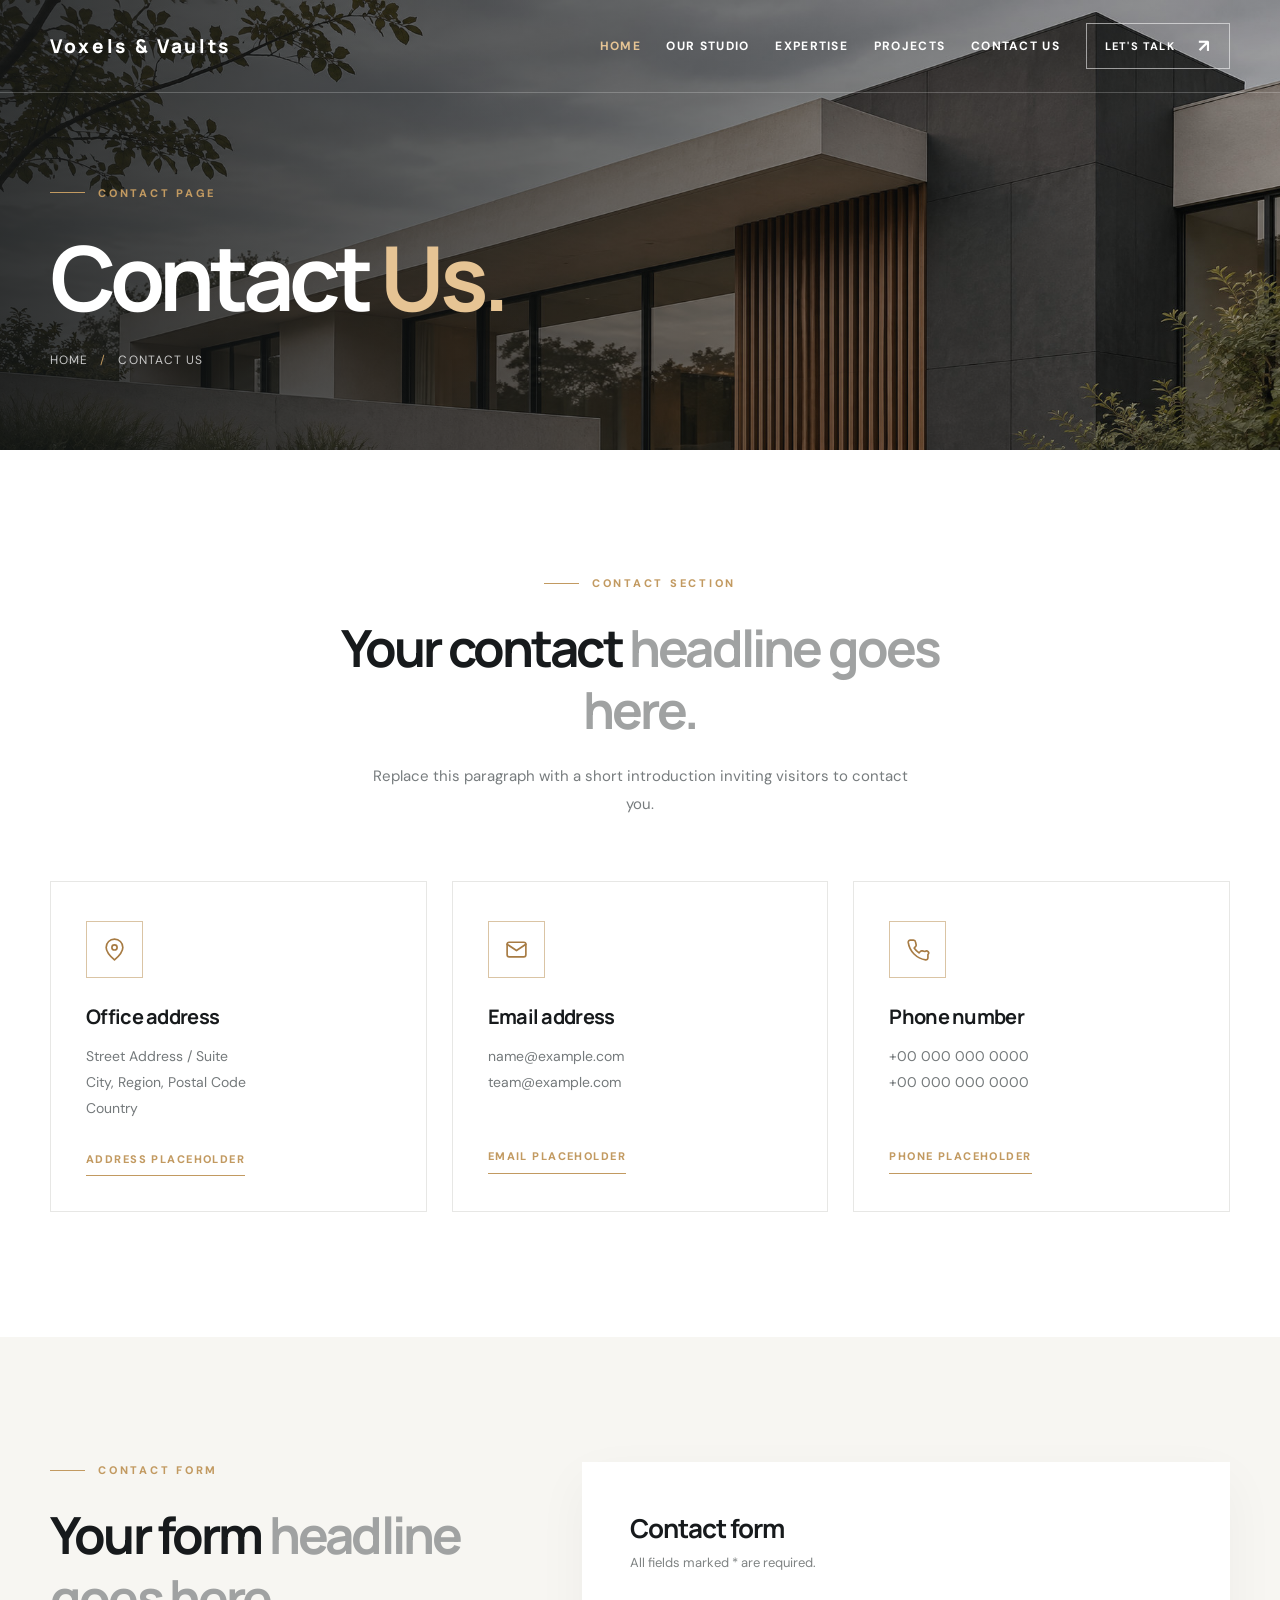
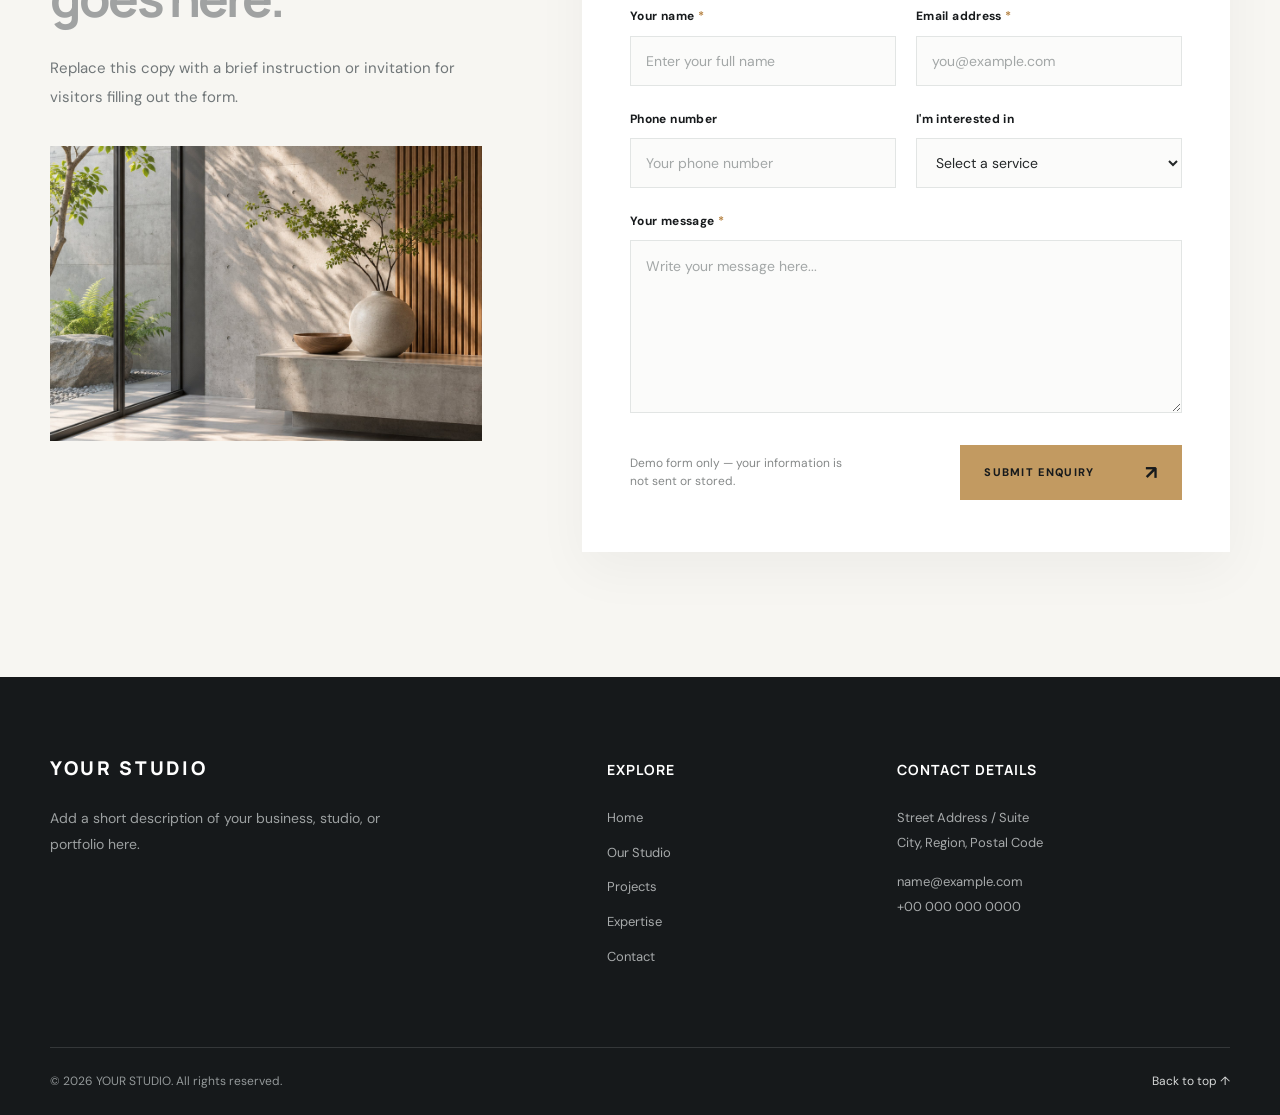
==== contact.html @ 80531d49 "add images" ====
<!DOCTYPE html>
<html lang="en">
<head>
  <meta charset="UTF-8">
  <meta name="viewport" content="width=device-width, initial-scale=1.0">
  <meta name="theme-color" content="#171a1c">
  <meta name="description" content="Contact page template with placeholder contact details and a non-submitting demo form.">
  <title>Contact | Your Studio</title>
  <link rel="preconnect" href="https://fonts.googleapis.com">
  <link rel="preconnect" href="https://fonts.gstatic.com" crossorigin>
  <link href="https://fonts.googleapis.com/css2?family=DM+Sans:wght@400;500;600;700&family=Manrope:wght@400;500;600;700;800&display=swap" rel="stylesheet">
  <link rel="stylesheet" href="css/style.css">
  <script defer src="js/main.js"></script>
</head>
<body class="page-contact">
  <a class="skip-link" href="#main">Skip to content</a>
  <header class="site-header" id="siteHeader">
    <div class="container header-inner">
      <a class="brand" href="index.html" aria-label="Your Studio home"><span class="brand-name">Voxels & Vaults</span></a>
      <button class="menu-toggle" type="button" aria-controls="primaryNav" aria-expanded="false" aria-label="Open menu">
        <span></span><span></span><span></span>
      </button>
      <nav class="primary-nav" id="primaryNav" aria-label="Main navigation">
        <a href="index.html" aria-current="page">Home</a>
        <!-- Future pages can be added here. Do not leave broken / dead links. -->
        <a href="#studio">Our Studio</a>
        <a href="#expertise">Expertise</a>
        <a href="#projects">Projects</a>
        <a href="contact.html">Contact Us</a>
        <a class="nav-cta" href="contact.html">Let's Talk <span aria-hidden="true">↗</span></a>
      </nav>
    </div>
  </header>

  <main id="main">
    <section class="page-banner">
      <div class="page-banner-image image-surface" data-image="assets/images/contact-hero.jpg"><span class="image-placeholder">assets/images/contact-hero.jpg</span></div>
      <div class="page-banner-scrim" aria-hidden="true"></div>
      <div class="container page-banner-content">
        <p class="eyebrow"><span class="eyebrow-line"></span> CONTACT PAGE</p>
        <h1>Contact <em>Us.</em></h1>
        <div class="breadcrumbs"><a href="index.html">Home</a><span aria-hidden="true">/</span><span>Contact Us</span></div>
      </div>
    </section>

    <section class="contact-section section-pad">
      <div class="container">
        <div class="contact-heading reveal">
          <p class="eyebrow"><span class="eyebrow-line"></span> CONTACT SECTION</p>
          <h2 class="section-title">Your contact <span>headline goes here.</span></h2>
          <p>Replace this paragraph with a short introduction inviting visitors to contact you.</p>
        </div>
        <div class="contact-cards">
          <article class="contact-card reveal">
            <span class="contact-icon" aria-hidden="true"><svg viewBox="0 0 24 24" fill="none" stroke="currentColor" stroke-width="1.6" stroke-linecap="round" stroke-linejoin="round"><path d="M20 10c0 5-8 12-8 12S4 15 4 10a8 8 0 1 1 16 0Z"/><circle cx="12" cy="10" r="2.5"/></svg></span>
            <h3>Office address</h3>
            <p>Street Address / Suite<br>City, Region, Postal Code<br>Country</p>
            <span class="contact-card-hint">ADDRESS PLACEHOLDER</span>
          </article>
          <article class="contact-card reveal">
            <span class="contact-icon" aria-hidden="true"><svg viewBox="0 0 24 24" fill="none" stroke="currentColor" stroke-width="1.6" stroke-linecap="round" stroke-linejoin="round"><rect x="3" y="5" width="18" height="14" rx="2"/><path d="m3 7 9 6 9-6"/></svg></span>
            <h3>Email address</h3>
            <p>name@example.com<br>team@example.com</p>
            <span class="contact-card-hint">EMAIL PLACEHOLDER</span>
          </article>
          <article class="contact-card reveal">
            <span class="contact-icon" aria-hidden="true"><svg viewBox="0 0 24 24" fill="none" stroke="currentColor" stroke-width="1.6" stroke-linecap="round" stroke-linejoin="round"><path d="M22 16.92v3a2 2 0 0 1-2.18 2A19.8 19.8 0 0 1 3.09 5.18 2 2 0 0 1 5.08 3h3a2 2 0 0 1 2 1.72l.57 2.67a2 2 0 0 1-.58 1.9L8.8 10.57a16 16 0 0 0 4.63 4.63l1.27-1.27a2 2 0 0 1 1.9-.58l2.68.57A2 2 0 0 1 22 16.92Z"/></svg></span>
            <h3>Phone number</h3>
            <p>+00 000 000 0000<br>+00 000 000 0000</p>
            <span class="contact-card-hint">PHONE PLACEHOLDER</span>
          </article>
        </div>
      </div>
    </section>

    <section class="enquiry-section section-pad" id="contactForm">
      <div class="container enquiry-grid">
        <div class="enquiry-aside reveal">
          <p class="eyebrow"><span class="eyebrow-line"></span> CONTACT FORM</p>
          <h2 class="section-title">Your form <span>headline goes here.</span></h2>
          <p>Replace this copy with a brief instruction or invitation for visitors filling out the form.</p>
          <div class="enquiry-image image-surface" data-image="assets/images/contact-detail.jpg"><span class="image-placeholder">assets/images/contact-detail.jpg</span></div>
        </div>
        <div class="form-panel reveal">
          <div class="form-panel-heading"><h3>Contact form</h3><p>All fields marked * are required.</p></div>
          <!-- Demo only: JS intercepts submission, does not save, send, or post data. -->
          <form id="enquiryForm" action="#" method="post">
            <div class="form-row">
              <div class="field"><label for="fullName">Your name <span>*</span></label><input type="text" id="fullName" name="name" placeholder="Enter your full name" autocomplete="name" maxlength="100" required></div>
              <div class="field"><label for="email">Email address <span>*</span></label><input type="email" id="email" name="email" placeholder="you@example.com" autocomplete="email" maxlength="254" required></div>
            </div>
            <div class="form-row">
              <div class="field"><label for="phone">Phone number</label><input type="tel" id="phone" name="phone" placeholder="Your phone number" autocomplete="tel" maxlength="30"></div>
              <div class="field"><label for="interest">I'm interested in</label><select id="interest" name="interest"><option value="">Select a service</option><option>Service 01</option><option>Service 02</option><option>Service 03</option><option>Other</option></select></div>
            </div>
            <div class="field"><label for="message">Your message <span>*</span></label><textarea id="message" name="message" rows="6" maxlength="3000" placeholder="Write your message here..." required></textarea></div>
            <div class="form-footer"><p class="form-note">Demo form only — your information is not sent or stored.</p><button class="button button-accent" type="submit">Submit Enquiry <span aria-hidden="true">↗</span></button></div>
            <p class="form-status" id="formStatus" role="status" aria-live="polite" hidden></p>
          </form>
        </div>
      </div>
    </section>
  </main>

  <footer class="site-footer">
    <div class="container">
      <div class="footer-main">
        <div class="footer-about">
          <a class="brand brand-footer" href="index.html" aria-label="Your Studio home"><span class="brand-name">YOUR STUDIO</span></a>
          <p>Add a short description of your business, studio, or portfolio here.</p>
        </div>
        <div class="footer-column"><h3>Explore</h3><a href="index.html">Home</a><a href="index.html#studio">Our Studio</a><a href="index.html#projects">Projects</a><a href="index.html#expertise">Expertise</a><a href="contact.html">Contact</a></div>
        <div class="footer-column footer-contact"><h3>Contact details</h3><p>Street Address / Suite<br>City, Region, Postal Code</p><p>name@example.com<br>+00 000 000 0000</p></div>
      </div>
      <div class="footer-bottom"><span>© <span data-year>2026</span> YOUR STUDIO. All rights reserved.</span><a href="#main">Back to top ↑</a></div>
    </div>
  </footer>
</body>
</html>
---- css/style.css ----
/* ==========================================
   GENERIC STUDIO WEBSITE / EDITABLE PLACEHOLDERS
   All imagery is loaded from /assets/images/
   Edit the data-image values in the HTML.
   ========================================== */
:root{--ink:#171a1c;--dark:#16191b;--dark-2:#212527;--soft:#f7f6f2;--white:#fff;--muted:#73787b;--line:#e7e7e4;--accent:#c29a61;--accent-light:#e6c494;--font-heading:'Manrope',Arial,sans-serif;--font-body:'DM Sans',Arial,sans-serif;--max:1320px;--header-h:92px}
*,*::before,*::after{box-sizing:border-box}
html{scroll-behavior:smooth;scroll-padding-top:90px}
body{margin:0;background:var(--white);color:var(--ink);font-family:var(--font-body);font-size:15px;line-height:1.7;-webkit-font-smoothing:antialiased}
body.menu-open{overflow:hidden}
img,svg{display:block;max-width:100%}a{text-decoration:none;color:inherit}button,input,textarea,select{font:inherit}button{cursor:pointer}h1,h2,h3,p{margin-top:0}h1,h2,h3{font-family:var(--font-heading);line-height:1.15}::selection{background:var(--accent);color:var(--white)}
.container{width:min(calc(100% - 100px),var(--max));margin-inline:auto}
.skip-link{position:absolute;z-index:9999;left:1rem;top:-200px;background:#fff;padding:12px 20px;color:#111}.skip-link:focus{top:1rem}
.site-header{position:absolute;top:0;left:0;width:100%;z-index:100;color:#fff;border-bottom:1px solid rgba(255,255,255,.21);transition:background .28s,border-color .28s,box-shadow .28s}
.site-header.is-scrolled,.page-contact .site-header.is-scrolled{position:fixed;background:rgba(22,25,27,.97);border-color:rgba(255,255,255,.1);box-shadow:0 10px 25px rgba(0,0,0,.08);backdrop-filter:blur(18px)}
.header-inner{height:var(--header-h);display:flex;align-items:center;justify-content:space-between;gap:30px}
.brand{display:inline-flex;gap:12px;align-items:center;flex-shrink:0;color:#fff}
.brand-name{font-family:var(--font-heading);font-size:19px;font-weight:800;letter-spacing:.14em;line-height:1.2}
.primary-nav{height:100%;display:flex;align-items:center;gap:clamp(15px,2vw,33px)}.primary-nav>a:not(.nav-cta){font-size:12px;font-weight:700;text-transform:uppercase;letter-spacing:.11em;white-space:nowrap;transition:color .2s}.primary-nav>a:hover,.primary-nav>a[aria-current="page"]{color:var(--accent-light)}.nav-cta{display:inline-flex;align-items:center;gap:23px;padding:13px 18px;border:1px solid rgba(255,255,255,.55);font-size:11px;letter-spacing:.11em;font-weight:700;text-transform:uppercase;white-space:nowrap;transition:background .2s,color .2s,border-color .2s}.nav-cta:hover{background:var(--accent);border-color:var(--accent);color:var(--dark)}.nav-cta span{font-size:18px;line-height:1}
.menu-toggle{display:none;border:0;background:transparent;width:42px;height:42px;padding:10px;position:relative;z-index:102}.menu-toggle span{width:24px;height:2px;background:#fff;display:block;margin:5px 0;transition:transform .25s,opacity .25s}
.eyebrow{display:flex;align-items:center;gap:13px;color:var(--accent);font-size:11px;letter-spacing:.25em;font-weight:800;line-height:1.5;margin:0 0 24px}.eyebrow-line{display:inline-block;width:35px;height:1px;background:currentColor;flex-shrink:0}.section-pad{padding-block:125px}.section-title{font-size:clamp(33px,4vw,58px);font-weight:700;letter-spacing:-.055em;line-height:1.23;margin:0}.section-title span{color:#a0a2a2}.text-link{display:inline-flex;align-items:center;gap:38px;margin-top:27px;padding-bottom:10px;border-bottom:1px solid var(--accent);font-size:12px;letter-spacing:.11em;text-transform:uppercase;font-weight:800;transition:gap .2s,color .2s}.text-link:hover{gap:50px;color:var(--accent)}.text-link span{font-size:18px}
.button{display:inline-flex;align-items:center;justify-content:space-between;gap:50px;padding:17px 24px;min-height:55px;border:0;border-radius:0;font-weight:800;font-size:11px;letter-spacing:.12em;text-transform:uppercase;transition:transform .2s,background .2s,color .2s}.button:hover{transform:translateY(-3px)}.button span{font-size:19px;line-height:1}.button-accent{background:var(--accent);color:#171a1c}.button-accent:hover{background:var(--accent-light)}
/* Image slots have a deliberate gradient placeholder; adding the file switches to the actual image. */
.image-surface{position:relative;background-color:#515857;background-image:linear-gradient(145deg,#333e42 0%,#7e8580 55%,#343d41 100%);background-size:cover;background-position:center;overflow:hidden}.image-surface::after{content:"";position:absolute;inset:0;pointer-events:none;background:linear-gradient(120deg,rgba(255,255,255,.035),transparent 50%)}.image-surface.has-image{background-color:#515857;background-repeat:no-repeat;background-position:center;background-size:cover}.image-placeholder{position:absolute;bottom:19px;left:22px;z-index:2;border:1px solid rgba(255,255,255,.3);color:rgba(255,255,255,.72);font-size:10px;font-weight:600;letter-spacing:.07em;padding:5px 9px;background:rgba(0,0,0,.22);backdrop-filter:blur(6px);pointer-events:none}.has-image .image-placeholder{display:none}
/* Hero */
.hero{height:min(930px,100svh);min-height:680px;background:#252c2f;position:relative;color:#fff;overflow:hidden}.hero-slider,.hero-slide,.hero-scrim{position:absolute;inset:0}.hero-slide{opacity:0;transform:scale(1.045);transition:opacity 1.2s ease,transform 7s ease;pointer-events:none}.hero-slide.is-active{opacity:1;transform:scale(1);pointer-events:auto}.hero-slide .image-placeholder{left:auto;right:30px;bottom:28px}.hero-scrim{background:linear-gradient(90deg,rgba(14,18,19,.79),rgba(14,18,19,.20) 75%),linear-gradient(0deg,rgba(13,16,17,.4),transparent 38%);pointer-events:none}.hero-content{position:relative;z-index:3;display:flex;flex-direction:column;align-items:flex-start;justify-content:center;height:100%;padding-top:83px;padding-bottom:30px}.hero-eyebrow{margin-bottom:29px}.hero h1{font-size:clamp(53px,7vw,110px);letter-spacing:-.065em;line-height:1.07;font-weight:700;margin:0 0 25px}.hero h1 em,.statement-content h2 em,.page-banner h1 em{font-style:normal;color:var(--accent-light)}.hero-description{max-width:500px;color:rgba(255,255,255,.83);font-size:17px;line-height:1.9;margin-bottom:38px}.hero-bottom{position:absolute;z-index:4;bottom:30px;left:50%;transform:translateX(-50%);display:flex;justify-content:space-between;align-items:center}.vertical-label{font-size:10px;letter-spacing:.25em;font-weight:800;color:rgba(255,255,255,.75)}.vertical-label span{display:inline-block;margin-left:15px;font-size:19px}.slider-controls{display:flex;align-items:center;gap:19px}.slider-arrow{width:43px;height:43px;background:rgba(255,255,255,.08);border:1px solid rgba(255,255,255,.3);border-radius:50%;color:#fff;display:grid;place-items:center;transition:background .2s}.slider-arrow:hover{background:var(--accent);color:#16191b}.slider-count{display:flex;gap:10px;align-items:center;letter-spacing:.1em;font-size:11px}.slider-count-line{display:block;width:37px;height:1px;background:rgba(255,255,255,.7)}
/* Intro */
.intro-grid{display:grid;grid-template-columns:1fr 2fr;gap:80px}.intro-label{display:flex;flex-direction:column;justify-content:space-between}.section-index{font-size:11px;letter-spacing:.17em;font-weight:700;color:#9b9b9b;margin:0}.intro-copy .section-title{max-width:850px}.intro-copy>p{max-width:680px;color:#676d70;line-height:1.95;font-size:16px;margin:25px 0 0}
/* Projects */
.showcase-section{background:var(--soft)}.section-heading{display:flex;justify-content:space-between;align-items:end;gap:60px;margin-bottom:52px}.section-heading .section-title{max-width:650px}.section-heading>p{max-width:280px;color:#797d7e;font-size:14px;line-height:1.85;margin-bottom:6px}.project-grid{display:grid;grid-template-columns:1fr 1fr;column-gap:30px;row-gap:50px}.project-card-wide{grid-column:1/-1}.project-image{height:410px;transition:filter .3s}.project-card-wide .project-image{height:570px}.project-image::before{content:"";position:absolute;inset:0;background:rgba(0,0,0,.05);transition:background .3s}.project-card:hover .project-image::before{background:rgba(0,0,0,.19)}.project-number{position:absolute;top:21px;left:24px;z-index:1;letter-spacing:.17em;font-size:11px;color:#fff;font-weight:700}.project-meta{padding-top:23px;display:flex;align-items:center;justify-content:space-between}.project-meta h3{font-size:21px;letter-spacing:-.04em;margin:0 0 7px}.project-meta p{color:#858989;margin:0;font-size:12px;letter-spacing:.12em;text-transform:uppercase}.project-arrow{width:39px;height:39px;border:1px solid #d2d4d2;display:grid;place-items:center;font-size:19px;transition:background .2s,color .2s}.project-card:hover .project-arrow{background:var(--ink);color:#fff}
/* Expertise */
.expertise-grid{display:grid;grid-template-columns:1fr 1fr;gap:100px;align-items:center}.expertise-lead{max-width:440px;color:#707577;line-height:1.9;margin-top:24px}.services-list{border-top:1px solid var(--line)}.service-row{display:grid;grid-template-columns:35px 1fr 20px;align-items:center;gap:15px;padding:28px 0;border-bottom:1px solid var(--line)}.service-num{color:var(--accent);font-size:11px;font-weight:700}.service-row h3{font-size:21px;letter-spacing:-.04em;margin:0}.service-row>span:last-child{font-size:22px;color:#a1a1a1}
/* CTA */
.statement-section{min-height:530px;position:relative;display:flex;align-items:center;background:#2b3537;color:#fff;overflow:hidden}.statement-image,.statement-overlay{position:absolute;inset:0}.statement-overlay{background:linear-gradient(90deg,rgba(12,16,18,.87),rgba(12,16,18,.35))}.statement-content{position:relative;z-index:2;padding-block:110px}.statement-content h2{font-size:clamp(45px,6.5vw,85px);letter-spacing:-.06em;line-height:1.12;margin:0 0 35px}.statement-content .image-placeholder{display:none}
/* Contact page */
.page-banner{position:relative;height:450px;background:#303b3d;color:#fff}.page-banner-image,.page-banner-scrim{position:absolute;inset:0}.page-banner-scrim{background:linear-gradient(90deg,rgba(15,18,19,.84),rgba(15,18,19,.29))}.page-banner-content{position:relative;z-index:2;height:100%;padding-top:105px;display:flex;align-items:flex-start;justify-content:center;flex-direction:column}.page-banner h1{font-size:clamp(57px,7vw,98px);letter-spacing:-.065em;margin:0 0 22px}.breadcrumbs{display:flex;gap:12px;align-items:center;color:rgba(255,255,255,.75);font-size:12px;letter-spacing:.09em;text-transform:uppercase}.breadcrumbs a:hover{color:var(--accent-light)}.breadcrumbs span:nth-child(2){color:var(--accent)}
.contact-heading{text-align:center;max-width:650px;margin:0 auto 62px}.contact-heading .eyebrow{justify-content:center}.contact-heading>p:last-child{margin:22px auto 0;color:#777c7e;line-height:1.85;max-width:560px}.contact-cards{display:grid;grid-template-columns:repeat(3,1fr);gap:25px}.contact-card{border:1px solid #e7e7e5;padding:39px 35px 35px;min-height:315px;transition:transform .25s,box-shadow .25s,border-color .25s}.contact-card:hover{transform:translateY(-5px);box-shadow:0 20px 55px rgba(10,20,20,.06);border-color:#d2c4b0}.contact-icon{display:grid;place-items:center;width:57px;height:57px;border:1px solid #dac4a4;color:#a77b43;margin-bottom:27px}.contact-icon svg{width:25px;height:25px}.contact-card h3{font-size:20px;letter-spacing:-.035em;margin:0 0 16px}.contact-card p{color:#74797b;font-size:14px;line-height:1.85;min-height:75px;margin:0 0 24px}.contact-card p a:hover{color:var(--accent)}.contact-card-hint{display:inline-block;color:var(--accent);font-size:11px;letter-spacing:.13em;text-transform:uppercase;font-weight:800;border-bottom:1px solid var(--accent);padding-bottom:7px}
.enquiry-section{background:var(--soft)}.enquiry-grid{display:grid;grid-template-columns:.8fr 1.2fr;gap:100px;align-items:start}.enquiry-aside>p:nth-of-type(2){font-size:15px;line-height:1.95;color:#717779;max-width:440px;margin:25px 0 34px}.enquiry-image{height:295px}.form-panel{background:#fff;padding:52px 48px;box-shadow:0 18px 50px rgba(28,34,34,.045)}.form-panel-heading{margin-bottom:32px}.form-panel-heading h3{font-size:26px;letter-spacing:-.04em;margin:0 0 8px}.form-panel-heading p{color:#7f8383;font-size:13px;margin:0}.form-row{display:grid;grid-template-columns:1fr 1fr;gap:20px}.field{margin-bottom:23px}.field label{display:block;margin-bottom:9px;font-size:12px;letter-spacing:.03em;font-weight:700}.field label span{color:#b78546}.field input,.field textarea,.field select{width:100%;outline:0;border:1px solid #e2e5e4;padding:14px 15px;background:#fbfbfa;color:#242728;border-radius:0;transition:border-color .2s,box-shadow .2s;font-size:14px}.field input,.field select{height:50px}.field textarea{resize:vertical;min-height:125px}.field input:focus,.field textarea:focus,.field select:focus{border-color:var(--accent);box-shadow:0 0 0 3px rgba(194,154,97,.11)}.field input::placeholder,.field textarea::placeholder{color:#a3a7a7}.form-footer{display:flex;justify-content:space-between;align-items:center;gap:20px;margin-top:5px}.form-note{font-size:12px;color:#868989;max-width:220px;margin:0;line-height:1.5}.form-status{padding:12px 15px;margin:25px 0 0;border:1px solid #d4c2aa;background:#faf5ed;color:#674e30;font-size:13px}
/* Footer */
.site-footer{background:var(--dark);color:#fff;padding:80px 0 0}.footer-main{display:grid;grid-template-columns:1.4fr .6fr 1fr;gap:90px;padding-bottom:78px}.brand-footer{margin-bottom:25px}.footer-about p{max-width:350px;color:#9ca0a1;font-size:14px;line-height:1.9}.footer-column{display:flex;align-items:flex-start;flex-direction:column;gap:10px}.footer-column h3{font-size:14px;margin:5px 0 18px;letter-spacing:.08em;text-transform:uppercase}.footer-column>a,.footer-column>p{color:#a7aaab;font-size:13px;line-height:1.9;margin:0}.footer-column>a:hover{color:var(--accent-light)}.footer-contact p{margin-bottom:5px}.footer-bottom{border-top:1px solid rgba(255,255,255,.13);padding:23px 0;display:flex;justify-content:space-between;gap:15px;color:#939899;font-size:12px}.footer-bottom a{color:#d5d7d7}.footer-bottom a:hover{color:var(--accent-light)}
/* Entering animations; content remains visible when JS is disabled. */
.js .reveal{opacity:0;transform:translateY(26px);transition:opacity .7s ease,transform .7s ease}.js .reveal.is-visible{opacity:1;transform:translateY(0)}
@media(max-width:1150px){:root{--header-h:78px}.container{width:min(calc(100% - 60px),var(--max))}.primary-nav{gap:16px}.primary-nav>a:not(.nav-cta){font-size:10px;letter-spacing:.08em}.nav-cta{padding:11px 13px;gap:12px}.header-inner{gap:15px}.brand-name{font-size:16px}.expertise-grid,.enquiry-grid{gap:55px}.footer-main{gap:55px}}
@media(max-width:900px){.menu-toggle{display:block}.primary-nav{position:fixed;inset:0 0 auto auto;top:0;width:min(380px,100vw);height:100dvh;background:#191d1f;display:flex;flex-direction:column;align-items:stretch;justify-content:flex-start;padding:115px 38px 40px;gap:0;box-shadow:-20px 0 50px rgba(0,0,0,.1);transform:translateX(110%);transition:transform .3s;overflow-y:auto;z-index:101}.primary-nav.is-open{transform:translateX(0)}.primary-nav>a:not(.nav-cta){padding:16px 0;font-size:14px;border-bottom:1px solid rgba(255,255,255,.1)}.nav-cta{margin-top:28px;justify-content:space-between;padding:17px}.menu-toggle[aria-expanded="true"] span:nth-child(1){transform:translateY(7px) rotate(45deg)}.menu-toggle[aria-expanded="true"] span:nth-child(2){opacity:0}.menu-toggle[aria-expanded="true"] span:nth-child(3){transform:translateY(-7px) rotate(-45deg)}.intro-grid{gap:45px;grid-template-columns:1fr 2fr}.section-pad{padding-block:90px}.expertise-grid,.enquiry-grid{grid-template-columns:1fr;gap:55px}.enquiry-image{height:250px}.contact-card{padding:30px 23px}.contact-cards{gap:15px}.footer-main{grid-template-columns:1fr 1fr;gap:40px}.footer-about{grid-column:1/-1}}
@media(max-width:640px){:root{--header-h:70px}.container{width:min(calc(100% - 38px),var(--max))}.brand-name{font-size:16px}.header-inner{gap:15px}.hero{min-height:680px;height:94svh;max-height:820px}.hero-content{padding-top:75px}.hero h1{font-size:clamp(47px,10.6vw,65px);line-height:1.11}.hero-description{font-size:14px;max-width:360px;line-height:1.85}.hero-bottom{bottom:22px}.vertical-label{font-size:9px}.vertical-label span{margin-left:3px}.slider-controls{gap:9px}.slider-arrow{width:35px;height:35px}.slider-count-line{width:22px}.hero-slide .image-placeholder{right:18px;bottom:85px}.eyebrow{font-size:10px;letter-spacing:.16em}.eyebrow-line{width:25px}.section-pad{padding-block:75px}.intro-grid{grid-template-columns:1fr;gap:28px}.intro-label{display:block}.section-index{display:none}.intro-copy>p{font-size:14px}.section-heading{flex-direction:column;align-items:flex-start;gap:16px;margin-bottom:32px}.section-heading>p{max-width:440px}.section-title{font-size:clamp(33px,8vw,46px)}.project-grid{grid-template-columns:1fr;gap:32px}.project-card-wide{grid-column:auto}.project-card-wide .project-image,.project-image{height:330px}.project-meta h3{font-size:19px}.service-row{padding:22px 0}.service-row h3{font-size:19px}.statement-section{min-height:475px}.statement-content h2{font-size:48px}.page-banner{height:365px}.page-banner-content{padding-top:75px}.page-banner h1{font-size:65px}.contact-heading{text-align:left;margin-bottom:35px}.contact-heading .eyebrow{justify-content:flex-start}.contact-cards{grid-template-columns:1fr;gap:15px}.contact-card{min-height:auto;padding:28px}.contact-icon{margin-bottom:19px}.contact-card p{min-height:0;margin-bottom:21px}.form-panel{padding:30px 24px}.form-row{grid-template-columns:1fr;gap:0}.form-footer{align-items:stretch;flex-direction:column-reverse}.form-footer .button{justify-content:space-between}.form-note{max-width:none}.enquiry-image{height:230px}.site-footer{padding-top:65px}.footer-main{grid-template-columns:1fr;gap:33px;padding-bottom:50px}.footer-about{grid-column:auto}.footer-column h3{margin-bottom:7px}.footer-bottom{flex-direction:column;font-size:11px}.image-placeholder{font-size:9px;left:10px;bottom:10px}}
@media(prefers-reduced-motion:reduce){*,*::before,*::after{scroll-behavior:auto!important;animation-duration:.01ms!important;transition-duration:.01ms!important}.js .reveal{opacity:1;transform:none}}
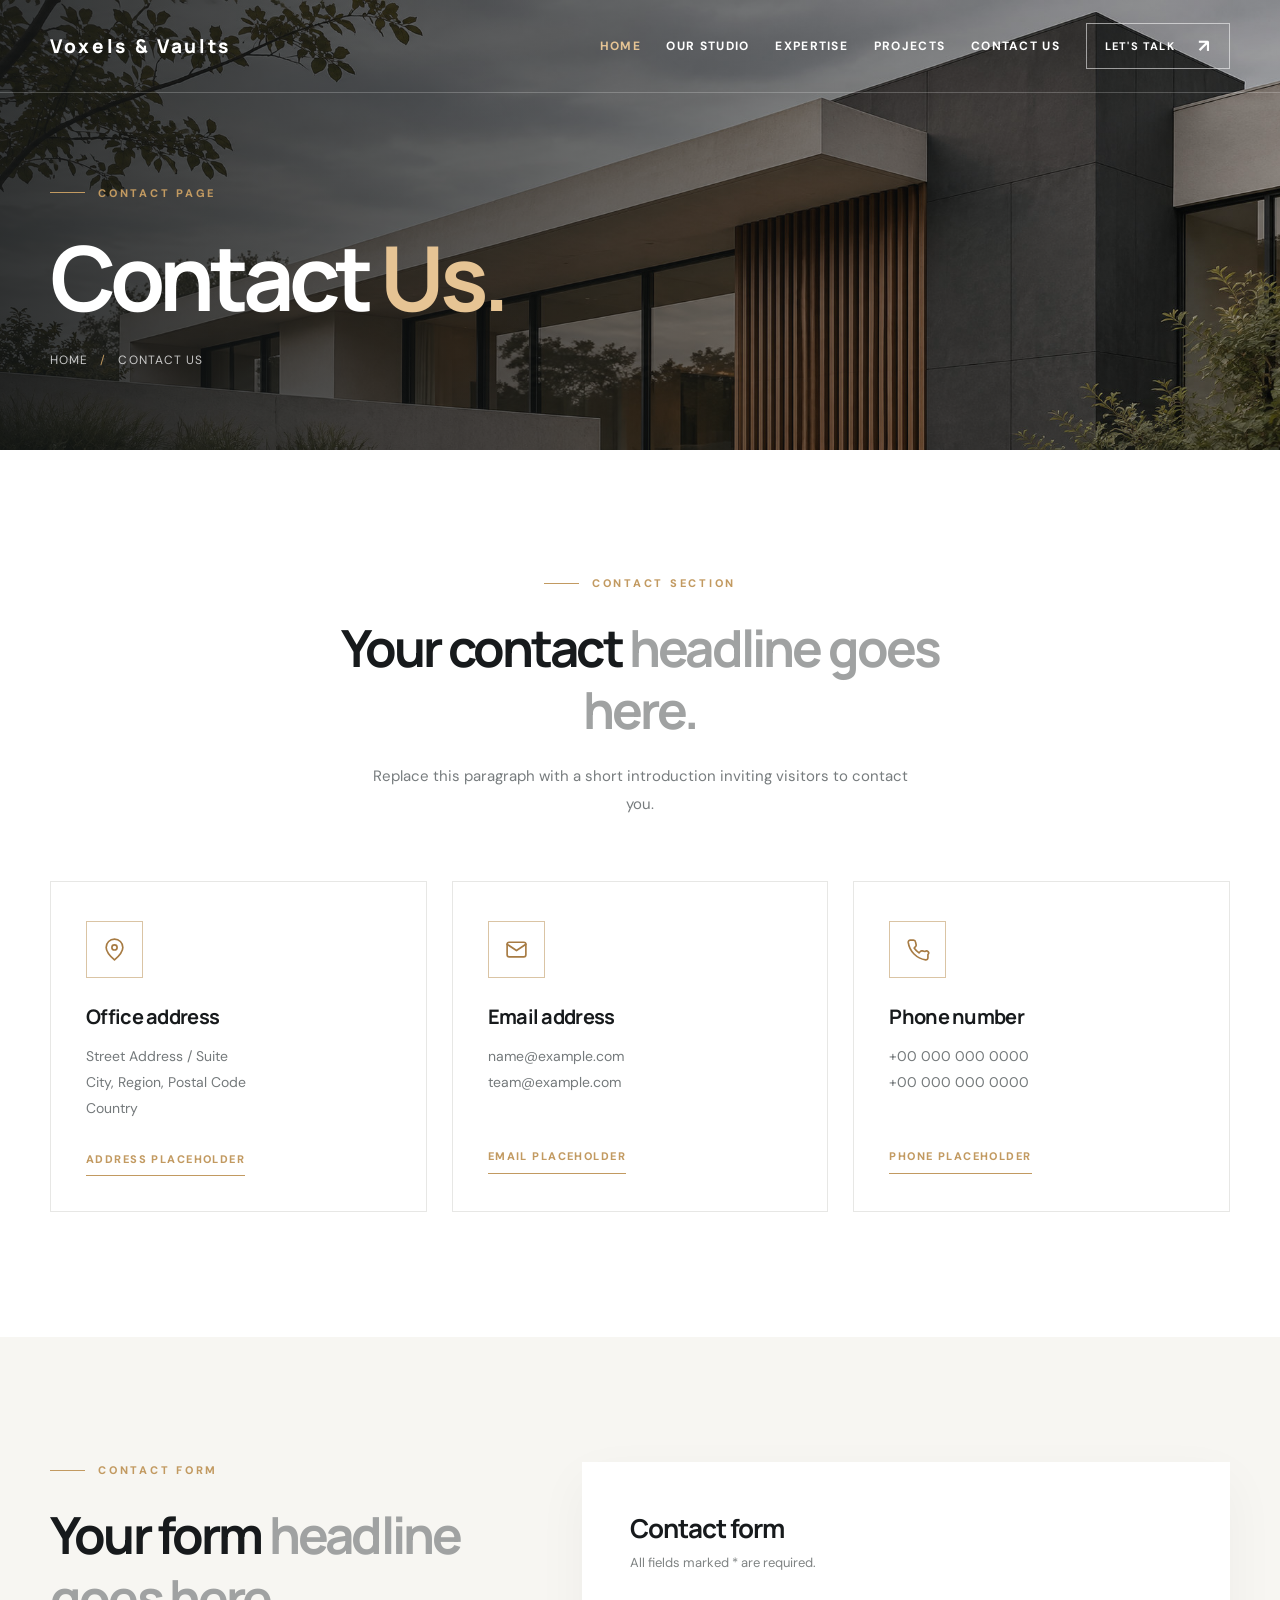
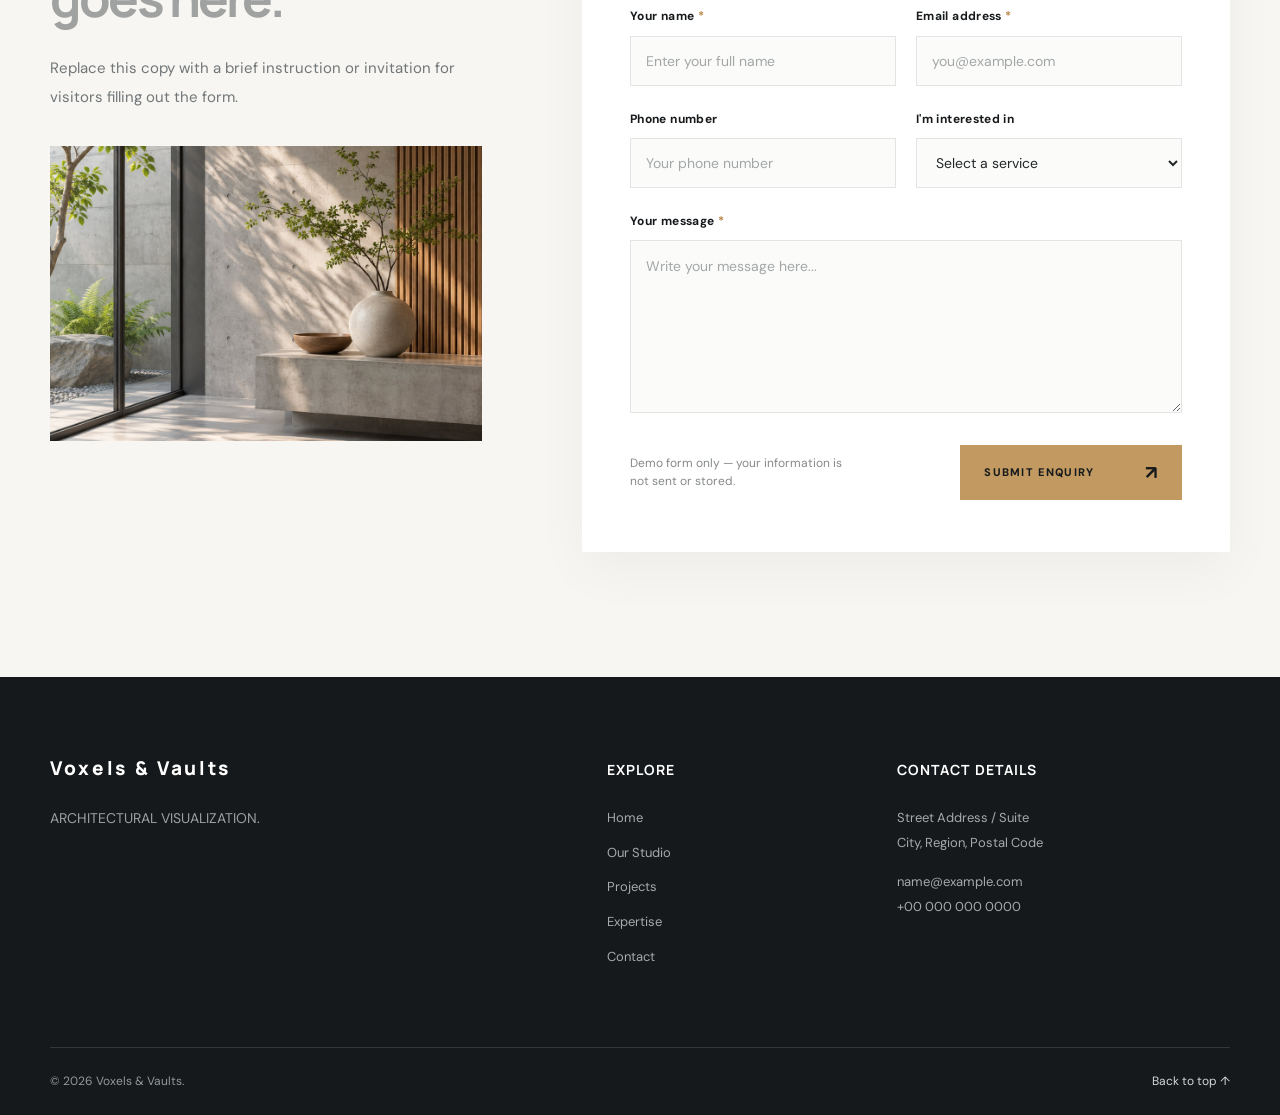
==== commit 688bd6bc: "change footer" ====
--- a/contact.html
+++ b/contact.html
@@ -102,17 +102,17 @@
     </section>
   </main>
 
-  <footer class="site-footer">
+<footer class="site-footer">
     <div class="container">
       <div class="footer-main">
         <div class="footer-about">
-          <a class="brand brand-footer" href="index.html" aria-label="Your Studio home"><span class="brand-name">YOUR STUDIO</span></a>
-          <p>Add a short description of your business, studio, or portfolio here.</p>
+          <a class="brand brand-footer" href="index.html" aria-label="Your Studio home"><span class="brand-name">Voxels & Vaults</span></a>
+          <p>ARCHITECTURAL VISUALIZATION.</p>
         </div>
         <div class="footer-column"><h3>Explore</h3><a href="index.html">Home</a><a href="index.html#studio">Our Studio</a><a href="index.html#projects">Projects</a><a href="index.html#expertise">Expertise</a><a href="contact.html">Contact</a></div>
         <div class="footer-column footer-contact"><h3>Contact details</h3><p>Street Address / Suite<br>City, Region, Postal Code</p><p>name@example.com<br>+00 000 000 0000</p></div>
       </div>
-      <div class="footer-bottom"><span>© <span data-year>2026</span> YOUR STUDIO. All rights reserved.</span><a href="#main">Back to top ↑</a></div>
+      <div class="footer-bottom"><span>© <span data-year>2026</span> Voxels & Vaults.</span><a href="#main">Back to top ↑</a></div>
     </div>
   </footer>
 </body>
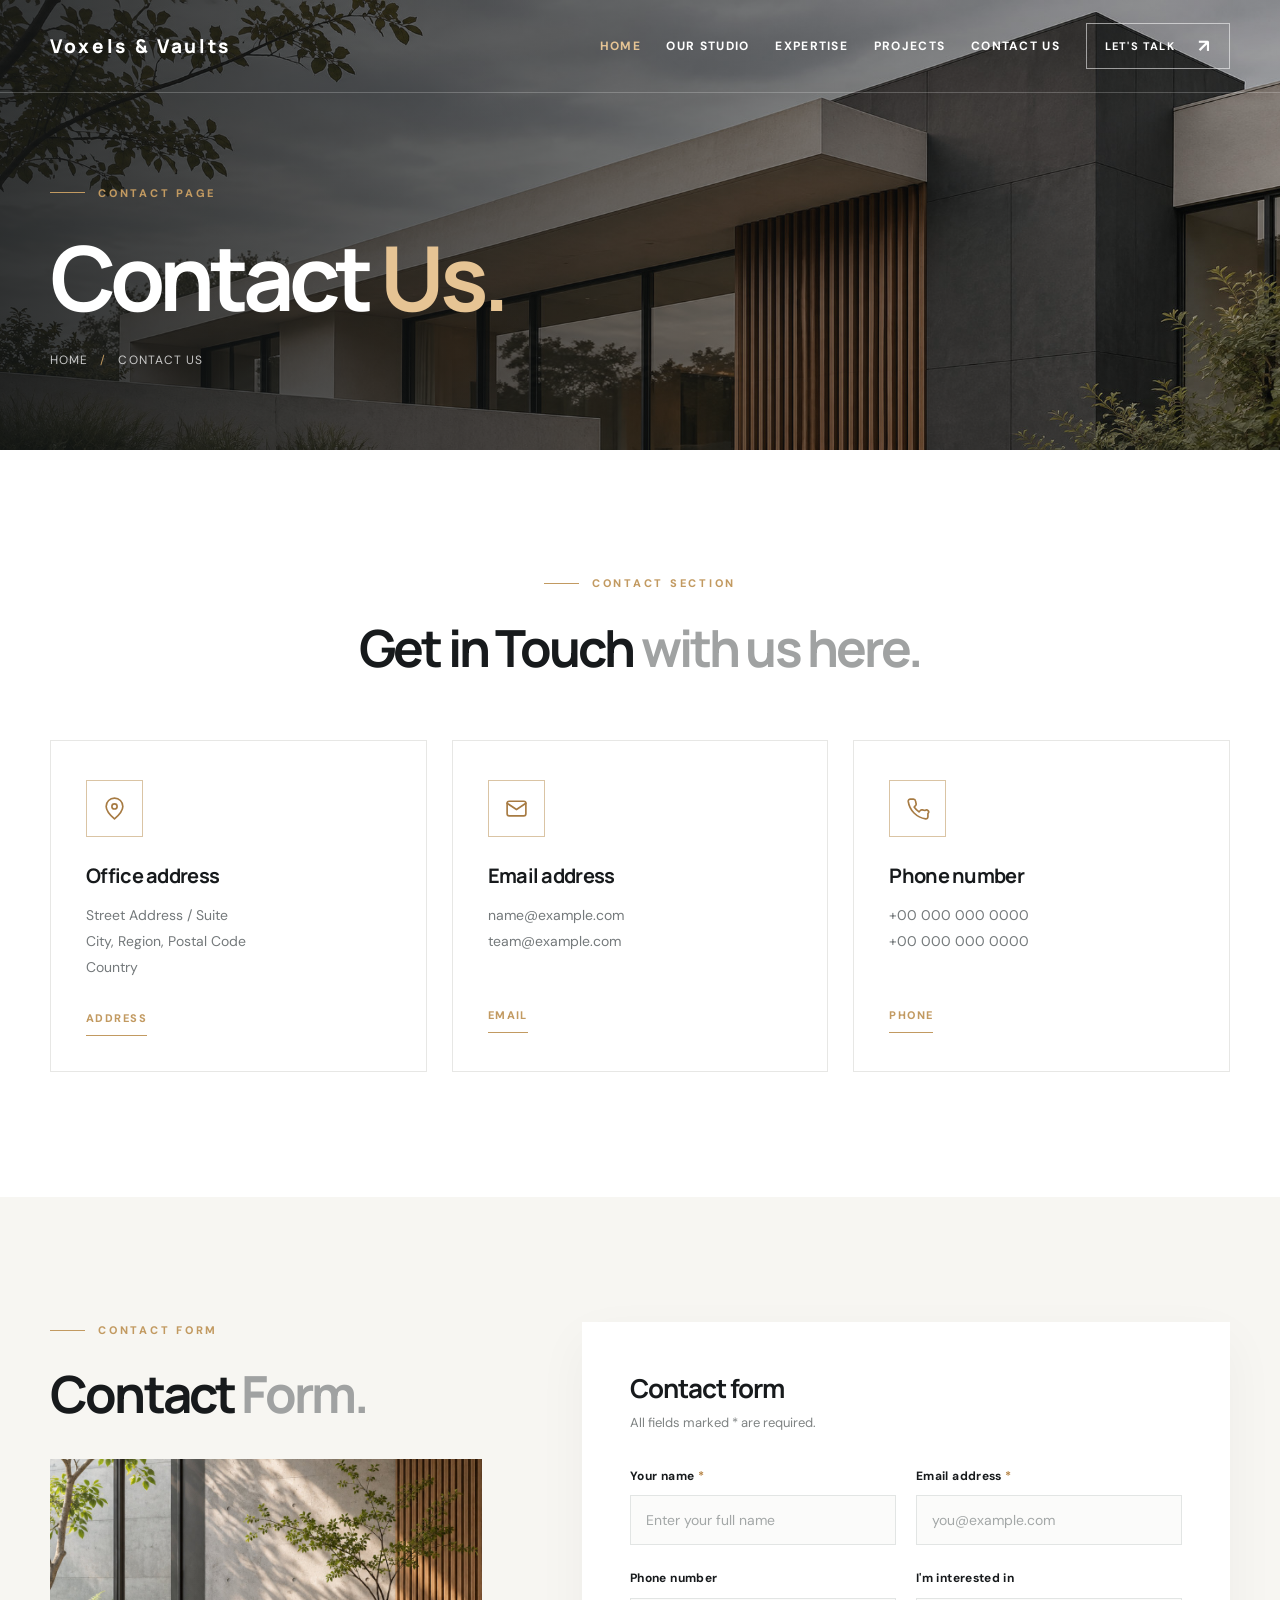
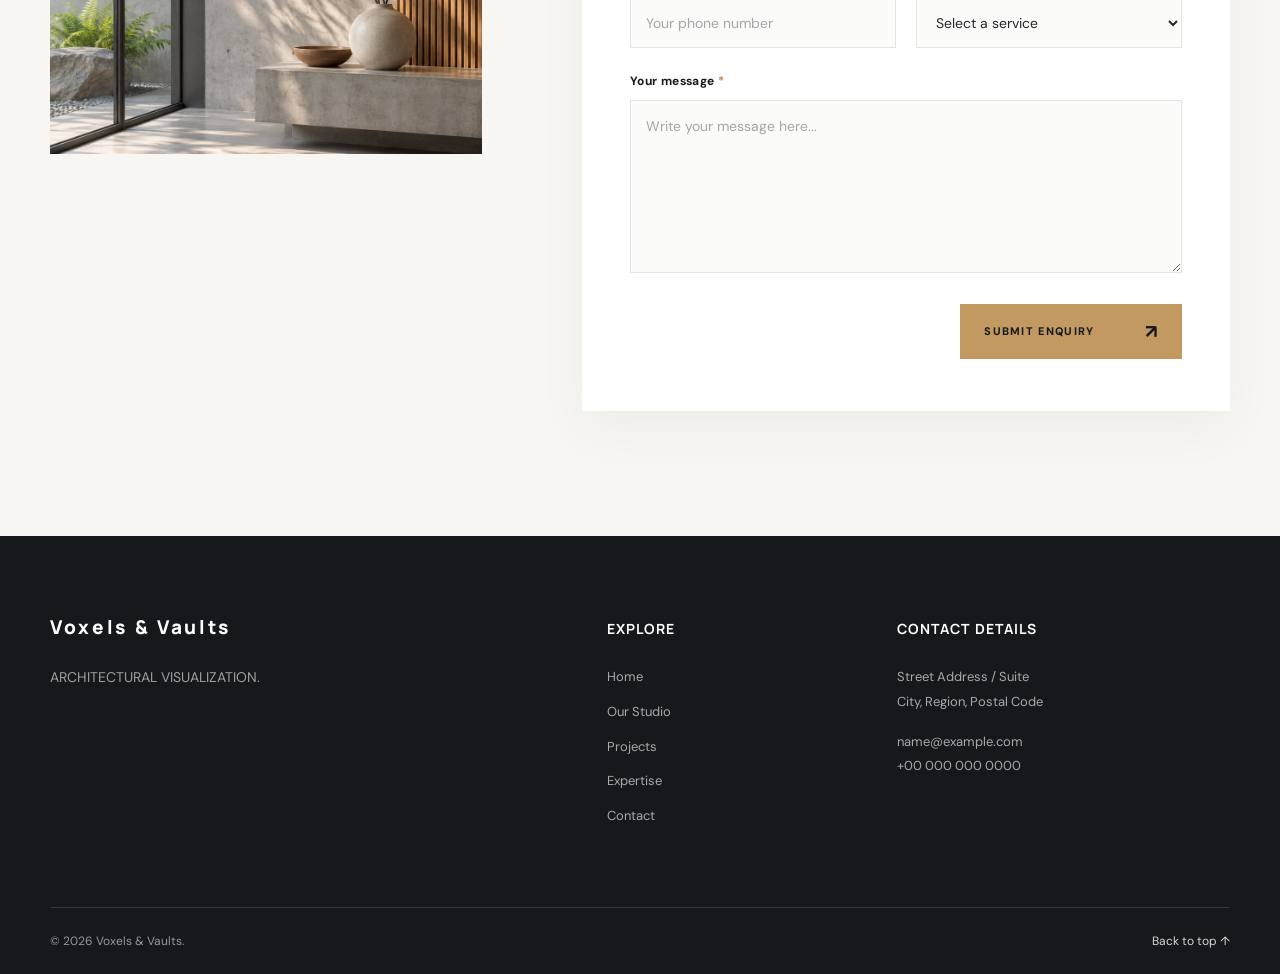
==== commit 8d8b8e08: "remove placeholder text" ====
--- a/contact.html
+++ b/contact.html
@@ -47,27 +47,26 @@
       <div class="container">
         <div class="contact-heading reveal">
           <p class="eyebrow"><span class="eyebrow-line"></span> CONTACT SECTION</p>
-          <h2 class="section-title">Your contact <span>headline goes here.</span></h2>
-          <p>Replace this paragraph with a short introduction inviting visitors to contact you.</p>
+          <h2 class="section-title">Get in Touch <span>with us here.</span></h2>
         </div>
         <div class="contact-cards">
           <article class="contact-card reveal">
             <span class="contact-icon" aria-hidden="true"><svg viewBox="0 0 24 24" fill="none" stroke="currentColor" stroke-width="1.6" stroke-linecap="round" stroke-linejoin="round"><path d="M20 10c0 5-8 12-8 12S4 15 4 10a8 8 0 1 1 16 0Z"/><circle cx="12" cy="10" r="2.5"/></svg></span>
             <h3>Office address</h3>
             <p>Street Address / Suite<br>City, Region, Postal Code<br>Country</p>
-            <span class="contact-card-hint">ADDRESS PLACEHOLDER</span>
+            <span class="contact-card-hint">ADDRESS</span>
           </article>
           <article class="contact-card reveal">
             <span class="contact-icon" aria-hidden="true"><svg viewBox="0 0 24 24" fill="none" stroke="currentColor" stroke-width="1.6" stroke-linecap="round" stroke-linejoin="round"><rect x="3" y="5" width="18" height="14" rx="2"/><path d="m3 7 9 6 9-6"/></svg></span>
             <h3>Email address</h3>
             <p>name@example.com<br>team@example.com</p>
-            <span class="contact-card-hint">EMAIL PLACEHOLDER</span>
+            <span class="contact-card-hint">EMAIL</span>
           </article>
           <article class="contact-card reveal">
             <span class="contact-icon" aria-hidden="true"><svg viewBox="0 0 24 24" fill="none" stroke="currentColor" stroke-width="1.6" stroke-linecap="round" stroke-linejoin="round"><path d="M22 16.92v3a2 2 0 0 1-2.18 2A19.8 19.8 0 0 1 3.09 5.18 2 2 0 0 1 5.08 3h3a2 2 0 0 1 2 1.72l.57 2.67a2 2 0 0 1-.58 1.9L8.8 10.57a16 16 0 0 0 4.63 4.63l1.27-1.27a2 2 0 0 1 1.9-.58l2.68.57A2 2 0 0 1 22 16.92Z"/></svg></span>
             <h3>Phone number</h3>
             <p>+00 000 000 0000<br>+00 000 000 0000</p>
-            <span class="contact-card-hint">PHONE PLACEHOLDER</span>
+            <span class="contact-card-hint">PHONE</span>
           </article>
         </div>
       </div>
@@ -77,8 +76,8 @@
       <div class="container enquiry-grid">
         <div class="enquiry-aside reveal">
           <p class="eyebrow"><span class="eyebrow-line"></span> CONTACT FORM</p>
-          <h2 class="section-title">Your form <span>headline goes here.</span></h2>
-          <p>Replace this copy with a brief instruction or invitation for visitors filling out the form.</p>
+          <h2 class="section-title">Contact <span>Form.</span></h2>
+          <p> </p>
           <div class="enquiry-image image-surface" data-image="assets/images/contact-detail.jpg"><span class="image-placeholder">assets/images/contact-detail.jpg</span></div>
         </div>
         <div class="form-panel reveal">
@@ -94,7 +93,7 @@
               <div class="field"><label for="interest">I'm interested in</label><select id="interest" name="interest"><option value="">Select a service</option><option>Service 01</option><option>Service 02</option><option>Service 03</option><option>Other</option></select></div>
             </div>
             <div class="field"><label for="message">Your message <span>*</span></label><textarea id="message" name="message" rows="6" maxlength="3000" placeholder="Write your message here..." required></textarea></div>
-            <div class="form-footer"><p class="form-note">Demo form only — your information is not sent or stored.</p><button class="button button-accent" type="submit">Submit Enquiry <span aria-hidden="true">↗</span></button></div>
+            <div class="form-footer"><p class="form-note"> </p><button class="button button-accent" type="submit">Submit Enquiry <span aria-hidden="true">↗</span></button></div>
             <p class="form-status" id="formStatus" role="status" aria-live="polite" hidden></p>
           </form>
         </div>
